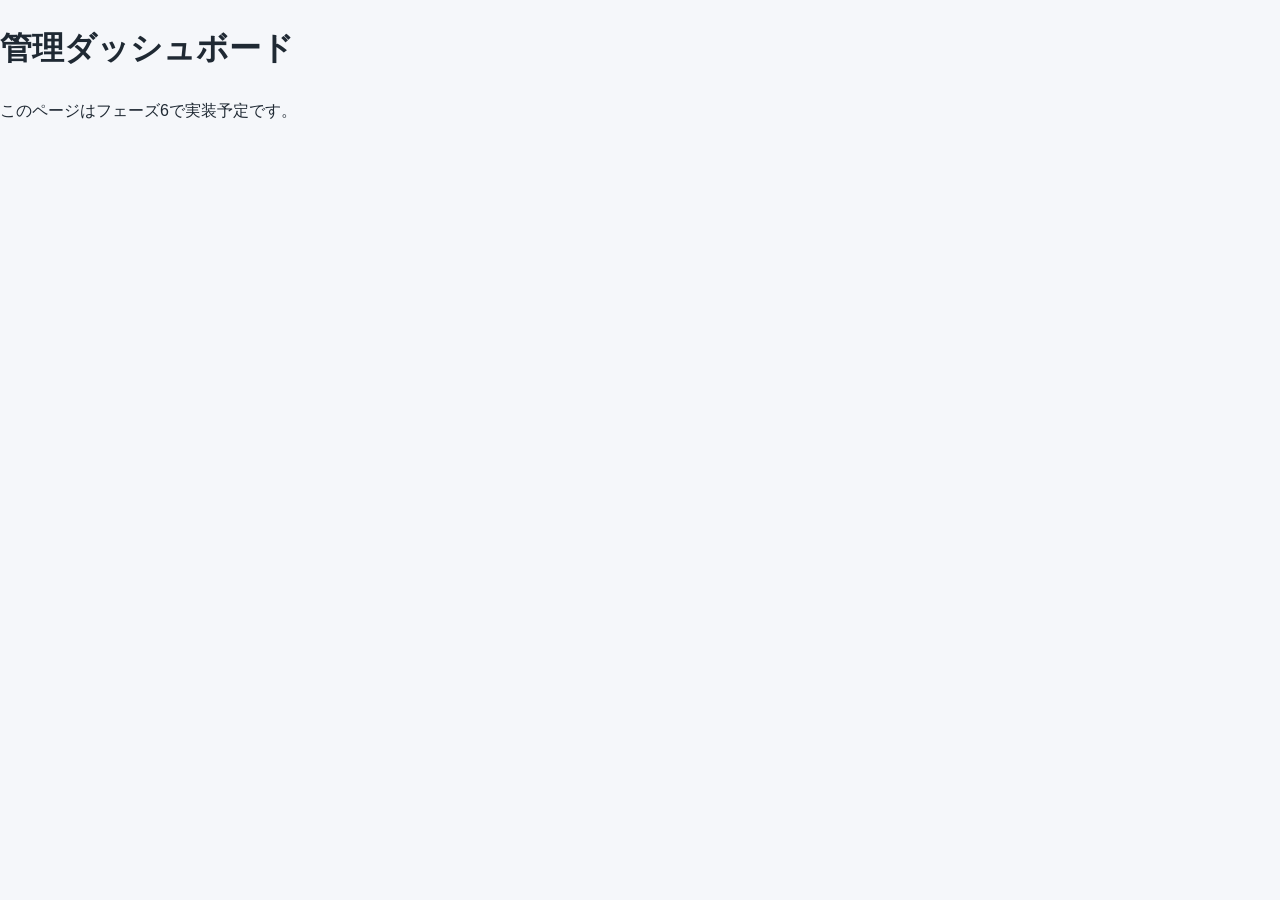
==== admin/index.html @ 976d3239 "Initial commit: DX event system (GAS backend, exhibitor/visitor forms, QR checkin)" ====
<!DOCTYPE html>
<html lang="ja">
<head>
  <meta charset="UTF-8" />
  <meta name="viewport" content="width=device-width, initial-scale=1.0" />
  <title>管理ダッシュボード | 県内企業DX推進統合イベント</title>
  <link rel="stylesheet" href="../assets/css/style.css" />
</head>
<body>
  <!-- TODO(フェーズ6): 指示書「5-5. 管理ダッシュボード」の内容を実装する -->
  <h1>管理ダッシュボード</h1>
  <p>このページはフェーズ6で実装予定です。</p>

  <script src="../assets/js/common.js"></script>
  <script src="../assets/js/api-client.js"></script>
</body>
</html>
---- assets/css/style.css ----
/*
 * 県内企業DX推進統合イベント運営システム - 共通スタイルシート
 * 全ページ共通のデザイン(ヘッダー・フォーム・ボタン・メッセージ表示等)をまとめる。
 * スマホ〜PCまで崩れないよう、レスポンシブ(可変幅・メディアクエリ)で組んでいる。
 */

:root {
  --color-primary: #0b5ed7;
  --color-primary-dark: #084298;
  --color-bg: #f5f7fa;
  --color-surface: #ffffff;
  --color-text: #1f2933;
  --color-text-muted: #5c6b7a;
  --color-border: #d8dee5;
  --color-success-bg: #e6f6ec;
  --color-success-text: #1e7e34;
  --color-success-border: #b7e4c7;
  --color-error-bg: #fdecea;
  --color-error-text: #c0392b;
  --color-error-border: #f5c6cb;
  --color-consent-bg: #fffaf0;
  --color-consent-border: #ffe0a3;
  --radius: 10px;
  --max-width: 760px;
  --font-base: "Hiragino Kaku Gothic ProN", "Hiragino Sans", "Yu Gothic",
    "Segoe UI", Meiryo, sans-serif;
}

* {
  box-sizing: border-box;
}

html {
  -webkit-text-size-adjust: 100%;
}

body {
  margin: 0;
  font-family: var(--font-base);
  background: var(--color-bg);
  color: var(--color-text);
  line-height: 1.7;
  font-size: 16px;
}

img {
  max-width: 100%;
  display: block;
}

/* ------------------------------------------------------------------ */
/* ヘッダー・共通レイアウト                                             */
/* ------------------------------------------------------------------ */

.site-header {
  background: var(--color-primary);
  color: #fff;
  padding: 0.9rem 1.25rem;
}

.site-header .back-link {
  color: #fff;
  text-decoration: none;
  font-weight: 700;
  font-size: 0.95rem;
  display: inline-flex;
  align-items: center;
  gap: 0.35rem;
}

.site-header .back-link:hover {
  text-decoration: underline;
}

.page-container {
  max-width: var(--max-width);
  margin: 0 auto;
  padding: 1.75rem 1rem 4rem;
}

.page-title {
  font-size: 1.6rem;
  margin: 0 0 0.5rem;
}

.page-lead {
  color: var(--color-text-muted);
  margin: 0 0 1.75rem;
}

/* ------------------------------------------------------------------ */
/* フォームカード                                                      */
/* ------------------------------------------------------------------ */

.form-card {
  background: var(--color-surface);
  border-radius: var(--radius);
  padding: 1.75rem;
  box-shadow: 0 1px 3px rgba(16, 24, 40, 0.08);
}

.form-section-title {
  font-size: 1.05rem;
  font-weight: 700;
  margin: 0 0 1rem;
  padding-bottom: 0.5rem;
  border-bottom: 2px solid var(--color-border);
}

.form-group {
  margin-bottom: 1.4rem;
}

.form-label {
  display: block;
  font-weight: 700;
  margin-bottom: 0.45rem;
}

.required-badge,
.optional-badge {
  display: inline-block;
  font-size: 0.7rem;
  font-weight: 700;
  padding: 0.12rem 0.45rem;
  border-radius: 4px;
  margin-left: 0.45rem;
  vertical-align: middle;
}

.required-badge {
  color: #fff;
  background: #e0432b;
}

.optional-badge {
  color: var(--color-text-muted);
  background: #eef1f4;
}

input[type="text"],
input[type="email"],
input[type="tel"],
input[type="number"],
select,
textarea {
  width: 100%;
  padding: 0.7rem 0.8rem;
  border: 1px solid var(--color-border);
  border-radius: 6px;
  font-size: 1rem;
  font-family: inherit;
  background: #fff;
  color: inherit;
}

input:focus,
select:focus,
textarea:focus {
  outline: none;
  border-color: var(--color-primary);
  box-shadow: 0 0 0 3px rgba(11, 94, 215, 0.15);
}

textarea {
  resize: vertical;
  min-height: 6rem;
}

.form-hint {
  font-size: 0.82rem;
  color: var(--color-text-muted);
  margin: 0.35rem 0 0;
}

/* チェックボックス・ラジオボタン群 */

.checkbox-group,
.radio-group {
  display: flex;
  flex-wrap: wrap;
  gap: 0.6rem 1.5rem;
}

.checkbox-item,
.radio-item {
  display: flex;
  align-items: center;
  gap: 0.45rem;
}

.checkbox-item input,
.radio-item input {
  width: auto;
  min-width: 1.1rem;
  min-height: 1.1rem;
}

.checkbox-item label,
.radio-item label {
  font-weight: 400;
}

/* 同意事項ボックス(個人情報取り扱い) */

.consent-box {
  background: var(--color-consent-bg);
  border: 1px solid var(--color-consent-border);
  border-radius: 8px;
  padding: 1.1rem 1.2rem;
  margin-bottom: 1.4rem;
}

.consent-box p {
  margin: 0 0 0.75rem;
  font-size: 0.92rem;
}

.consent-box .checkbox-item {
  margin-top: 0.9rem;
  font-weight: 700;
}

/* ボタン */

.btn {
  display: inline-block;
  padding: 0.9rem 2.2rem;
  font-size: 1.05rem;
  font-weight: 700;
  border: none;
  border-radius: 999px;
  cursor: pointer;
  background: var(--color-primary);
  color: #fff;
  transition: background 0.15s ease, transform 0.1s ease;
  text-align: center;
}

.btn:hover:not(:disabled) {
  background: var(--color-primary-dark);
}

.btn:disabled {
  opacity: 0.6;
  cursor: not-allowed;
}

.btn-block {
  display: block;
  width: 100%;
}

/* 送信結果メッセージ */

.form-message {
  padding: 0.95rem 1.1rem;
  border-radius: 8px;
  margin-bottom: 1.4rem;
  font-weight: 700;
}

.form-message--success {
  background: var(--color-success-bg);
  color: var(--color-success-text);
  border: 1px solid var(--color-success-border);
}

.form-message--error {
  background: var(--color-error-bg);
  color: var(--color-error-text);
  border: 1px solid var(--color-error-border);
}

/* 入力エラー表示 */

.field-error {
  color: var(--color-error-text);
  font-size: 0.82rem;
  margin: 0.35rem 0 0;
  display: none;
}

.field-error.is-visible {
  display: block;
}

.form-group.has-error input,
.form-group.has-error select,
.form-group.has-error textarea,
.consent-box.has-error {
  border-color: var(--color-error-text);
}

.consent-box.has-error {
  border-width: 1px;
  border-style: solid;
}

/* メールアドレスのドメイン打ち間違い警告(Mailcheck) */

.field-warning {
  display: flex;
  flex-wrap: wrap;
  align-items: center;
  gap: 0.4rem;
  font-size: 0.82rem;
  color: #8a5a00;
  background: #fff6e0;
  border: 1px solid #ffe0a3;
  border-radius: 6px;
  padding: 0.5rem 0.7rem;
  margin: 0.4rem 0 0;
}

.link-button {
  border: none;
  background: none;
  color: var(--color-primary);
  font-weight: 700;
  font-size: 0.82rem;
  text-decoration: underline;
  cursor: pointer;
  padding: 0;
}

.link-button:hover {
  color: var(--color-primary-dark);
}

/* ------------------------------------------------------------------ */
/* QRコード受付画面(checkin/index.html)                                */
/* タブレット・スマホでの操作を想定し、ボタン・文字を大きめにしている。      */
/* ------------------------------------------------------------------ */

.select-lg {
  font-size: 1.1rem;
  padding: 0.8rem 0.9rem;
}

.btn-lg {
  font-size: 1.25rem;
  padding: 1.1rem 1.5rem;
}

.checkin-section-title {
  font-size: 1.1rem;
  font-weight: 700;
  margin: 1.75rem 0 0.9rem;
}

.checkin-result {
  border-radius: var(--radius);
  padding: 1.5rem;
  text-align: center;
  font-size: 1.4rem;
  font-weight: 700;
  margin-bottom: 0.5rem;
  transition: background 0.15s ease;
}

.checkin-result--idle {
  background: #eef1f4;
  color: var(--color-text-muted);
  font-size: 1.05rem;
  font-weight: 400;
}

.checkin-result--success {
  background: var(--color-success-bg);
  color: var(--color-success-text);
  border: 2px solid var(--color-success-border);
}

.checkin-result--duplicate {
  background: #fff6e0;
  color: #8a5a00;
  border: 2px solid #ffe0a3;
}

.checkin-result--error {
  background: var(--color-error-bg);
  color: var(--color-error-text);
  border: 2px solid var(--color-error-border);
}

.checkin-result-sub {
  display: block;
  font-size: 1rem;
  font-weight: 400;
  margin-top: 0.5rem;
}

.qr-reader-box {
  width: 100%;
  max-width: 420px;
  margin: 0.75rem auto 0;
  border-radius: var(--radius);
  overflow: hidden;
  background: #000;
}

.qr-reader-box video,
.qr-reader-box canvas {
  width: 100% !important;
}

.camera-status {
  text-align: center;
  color: var(--color-text-muted);
  font-size: 0.95rem;
  margin: 0.6rem 0 0;
}

.manual-entry-box {
  border-top: 2px dashed var(--color-border);
  margin-top: 2rem;
  padding-top: 1.5rem;
}

/* ------------------------------------------------------------------ */
/* レスポンシブ対応                                                     */
/* ------------------------------------------------------------------ */

@media (max-width: 600px) {
  .page-container {
    padding: 1.25rem 0.85rem 3rem;
  }

  .form-card {
    padding: 1.25rem 1rem;
  }

  .page-title {
    font-size: 1.35rem;
  }

  .btn {
    width: 100%;
    padding: 0.95rem 1rem;
  }

  .checkbox-group,
  .radio-group {
    gap: 0.6rem 1rem;
  }

  .checkin-result {
    font-size: 1.15rem;
    padding: 1.1rem;
  }

  .btn-lg {
    font-size: 1.1rem;
    padding: 1rem 1.1rem;
  }
}

@media (min-width: 601px) {
  .form-row {
    display: flex;
    gap: 1.25rem;
  }

  .form-row .form-group {
    flex: 1;
  }
}
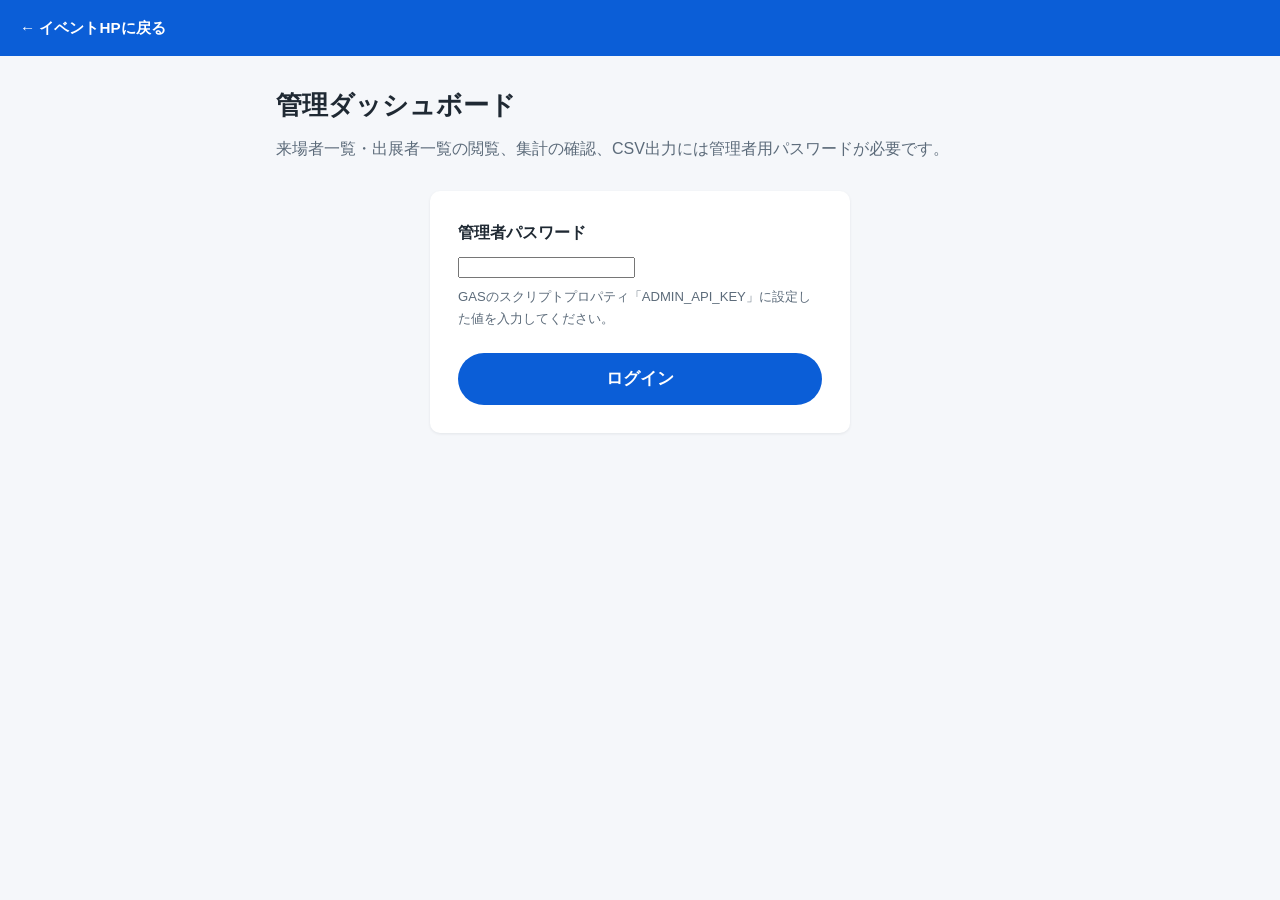
==== commit e005c007: "Implement admin dashboard (admin/index.html) and add robots.txt" ====
--- a/admin/index.html
+++ b/admin/index.html
@@ -7,11 +7,657 @@
   <link rel="stylesheet" href="../assets/css/style.css" />
 </head>
 <body>
-  <!-- TODO(フェーズ6): 指示書「5-5. 管理ダッシュボード」の内容を実装する -->
-  <h1>管理ダッシュボード</h1>
-  <p>このページはフェーズ6で実装予定です。</p>
+  <header class="site-header">
+    <a class="back-link" href="../index.html">← イベントHPに戻る</a>
+  </header>
+
+  <!-- ログイン画面 -->
+  <main class="page-container" id="loginView">
+    <h1 class="page-title">管理ダッシュボード</h1>
+    <p class="page-lead">
+      来場者一覧・出展者一覧の閲覧、集計の確認、CSV出力には管理者用パスワードが必要です。
+    </p>
+
+    <div class="login-card-wrapper">
+      <div id="loginMessage" class="form-message" role="alert" hidden></div>
+
+      <form id="loginForm" class="form-card" novalidate>
+        <div class="form-group">
+          <label class="form-label" for="apiKeyInput">管理者パスワード</label>
+          <input type="password" id="apiKeyInput" name="apiKey" autocomplete="off" required />
+          <p class="form-hint">GASのスクリプトプロパティ「ADMIN_API_KEY」に設定した値を入力してください。</p>
+        </div>
+        <button type="submit" class="btn btn-block" id="loginSubmitBtn">ログイン</button>
+      </form>
+    </div>
+  </main>
+
+  <!-- ダッシュボード本体(ログイン後に表示) -->
+  <main class="admin-container" id="dashboardView" hidden>
+    <div class="admin-topbar">
+      <h1 class="page-title">管理ダッシュボード</h1>
+      <div class="admin-topbar-actions">
+        <button type="button" class="btn btn-outline btn-sm" id="refreshBtn">再読み込み</button>
+        <button type="button" class="btn btn-outline btn-sm" id="logoutBtn">ログアウト</button>
+      </div>
+    </div>
+
+    <div id="dashboardMessage" class="form-message" role="alert" hidden></div>
+
+    <section class="admin-section">
+      <div class="admin-section-header">
+        <h2 class="section-title-sm">集計</h2>
+      </div>
+      <div class="stat-grid" id="statGrid"></div>
+      <p class="stat-generated-at" id="statGeneratedAt"></p>
+    </section>
+
+    <section class="admin-section">
+      <div class="admin-section-header">
+        <h2 class="section-title-sm">来場者一覧</h2>
+        <button type="button" class="btn btn-sm" id="exportVisitorsBtn">来場者CSVを出力</button>
+      </div>
+
+      <div class="toolbar">
+        <input
+          type="text"
+          id="visitorSearch"
+          class="toolbar-search"
+          placeholder="氏名・会社名・メールアドレス・QRトークン等で検索"
+        />
+        <select id="visitorStatusFilter" class="toolbar-select">
+          <option value="all">チェックイン状態: すべて</option>
+          <option value="未">未チェックイン</option>
+          <option value="済">チェックイン済み</option>
+        </select>
+        <span class="toolbar-count" id="visitorCount"></span>
+        <p class="toolbar-hint">
+          見出しをクリックするとその項目でソートできます。CSV出力は検索・絞り込みに関わらず全件が対象です。
+        </p>
+      </div>
+
+      <div class="data-table-wrapper">
+        <table class="data-table" id="visitorsTable">
+          <thead>
+            <tr></tr>
+          </thead>
+          <tbody id="visitorsTableBody"></tbody>
+        </table>
+      </div>
+    </section>
+
+    <section class="admin-section">
+      <div class="admin-section-header">
+        <h2 class="section-title-sm">出展者一覧</h2>
+        <button type="button" class="btn btn-sm" id="exportExhibitorsBtn">出展者CSVを出力</button>
+      </div>
+
+      <div class="toolbar">
+        <input
+          type="text"
+          id="exhibitorSearch"
+          class="toolbar-search"
+          placeholder="会社名・担当者名・メールアドレス等で検索"
+        />
+        <select id="exhibitorStatusFilter" class="toolbar-select">
+          <option value="all">ステータス: すべて</option>
+          <option value="申請中">申請中</option>
+          <option value="選定済">選定済</option>
+          <option value="不選定">不選定</option>
+        </select>
+        <span class="toolbar-count" id="exhibitorCount"></span>
+      </div>
+
+      <div class="data-table-wrapper">
+        <table class="data-table" id="exhibitorsTable">
+          <thead>
+            <tr></tr>
+          </thead>
+          <tbody id="exhibitorsTableBody"></tbody>
+        </table>
+      </div>
+    </section>
+  </main>
 
   <script src="../assets/js/common.js"></script>
   <script src="../assets/js/api-client.js"></script>
+  <script>
+    (function () {
+      const SESSION_KEY = 'dxAdminApiKey';
+
+      const loginView = document.getElementById('loginView');
+      const dashboardView = document.getElementById('dashboardView');
+      const loginForm = document.getElementById('loginForm');
+      const apiKeyInput = document.getElementById('apiKeyInput');
+      const loginSubmitBtn = document.getElementById('loginSubmitBtn');
+      const loginMessage = document.getElementById('loginMessage');
+      const dashboardMessage = document.getElementById('dashboardMessage');
+
+      const refreshBtn = document.getElementById('refreshBtn');
+      const logoutBtn = document.getElementById('logoutBtn');
+
+      const statGrid = document.getElementById('statGrid');
+      const statGeneratedAt = document.getElementById('statGeneratedAt');
+
+      const visitorSearchInput = document.getElementById('visitorSearch');
+      const visitorStatusFilterSelect = document.getElementById('visitorStatusFilter');
+      const visitorCountEl = document.getElementById('visitorCount');
+      const visitorsTable = document.getElementById('visitorsTable');
+      const visitorsTableBody = document.getElementById('visitorsTableBody');
+      const exportVisitorsBtn = document.getElementById('exportVisitorsBtn');
+
+      const exhibitorSearchInput = document.getElementById('exhibitorSearch');
+      const exhibitorStatusFilterSelect = document.getElementById('exhibitorStatusFilter');
+      const exhibitorCountEl = document.getElementById('exhibitorCount');
+      const exhibitorsTable = document.getElementById('exhibitorsTable');
+      const exhibitorsTableBody = document.getElementById('exhibitorsTableBody');
+      const exportExhibitorsBtn = document.getElementById('exportExhibitorsBtn');
+
+      const state = {
+        apiKey: null,
+        visitors: [],
+        exhibitors: [],
+        visitorSearch: '',
+        visitorStatusFilter: 'all',
+        visitorSort: { key: '申込日時', dir: 'desc' },
+        exhibitorSearch: '',
+        exhibitorStatusFilter: 'all',
+        exhibitorSort: { key: '申込日時', dir: 'desc' }
+      };
+
+      // ----------------------------------------------------------------
+      // 列定義(表示用)。CSV出力はgas/Code.gsのシート見出しと完全一致させる。
+      // ----------------------------------------------------------------
+
+      function renderCheckinStatusBadge(row) {
+        const span = document.createElement('span');
+        const isDone = row['チェックイン状態'] === '済';
+        span.className = 'status-badge ' + (isDone ? 'status-badge--approved' : 'status-badge--pending');
+        span.textContent = row['チェックイン状態'] || '未';
+        return span;
+      }
+
+      function renderExhibitorStatusBadge(row) {
+        const span = document.createElement('span');
+        const status = row['ステータス'] || '';
+        const cls =
+          status === '選定済' ? 'status-badge--approved' : status === '不選定' ? 'status-badge--rejected' : 'status-badge--pending';
+        span.className = 'status-badge ' + cls;
+        span.textContent = status || '未設定';
+        return span;
+      }
+
+      const VISITOR_COLUMNS = [
+        { key: '申込日時', label: '申込日時' },
+        { key: '氏名', label: '氏名' },
+        { key: '会社名', label: '会社名' },
+        { key: '部署役職', label: '部署役職' },
+        { key: 'メールアドレス', label: 'メールアドレス' },
+        { key: '電話番号', label: '電話番号' },
+        { key: '業種', label: '業種' },
+        { key: '関心カテゴリ', label: '関心カテゴリ' },
+        { key: '同伴者数', label: '同伴者数' },
+        { key: 'チェックイン状態', label: 'チェックイン状態', render: renderCheckinStatusBadge },
+        { key: 'チェックイン日時', label: 'チェックイン日時' },
+        { key: '受付場所', label: '受付場所' }
+      ];
+
+      const EXHIBITOR_COLUMNS = [
+        { key: '申込日時', label: '申込日時' },
+        { key: '会社名', label: '会社名' },
+        { key: '担当者名', label: '担当者名' },
+        { key: 'メールアドレス', label: 'メールアドレス' },
+        { key: '電話番号', label: '電話番号' },
+        { key: '希望カテゴリ', label: '希望カテゴリ' },
+        { key: '展示内容概要', label: '展示内容概要' },
+        { key: '電源要否', label: '電源要否' },
+        { key: '搬入出希望時間', label: '搬入出希望時間' },
+        { key: 'ステータス', label: 'ステータス', render: renderExhibitorStatusBadge },
+        { key: '備考', label: '備考' }
+      ];
+
+      // CSV出力はgas/Code.gsの見出し(EXHIBITOR_HEADERS/VISITOR_HEADERS)と完全一致させ、
+      // 既存の差分抽出運用とそのまま組み合わせられるようにする(末尾に出力日時列のみ追加)。
+      const VISITOR_CSV_HEADERS = [
+        'ID', 'QRトークン', '申込日時', '氏名', '会社名', '部署役職', 'メールアドレス',
+        '電話番号', '業種', '関心カテゴリ', '同伴者数', 'チェックイン状態',
+        'チェックイン日時', '受付場所'
+      ];
+      const EXHIBITOR_CSV_HEADERS = [
+        'ID', '申込日時', '会社名', '担当者名', 'メールアドレス', '電話番号',
+        '希望カテゴリ', '展示内容概要', '電源要否', '搬入出希望時間', 'ステータス', '備考'
+      ];
+
+      // ----------------------------------------------------------------
+      // ログイン処理
+      // ----------------------------------------------------------------
+
+      function showDashboard() {
+        loginView.hidden = true;
+        dashboardView.hidden = false;
+      }
+
+      function showLogin(message) {
+        dashboardView.hidden = true;
+        loginView.hidden = false;
+        sessionStorage.removeItem(SESSION_KEY);
+        state.apiKey = null;
+        if (message) {
+          CommonUtils.showMessage(loginMessage, 'error', message);
+        }
+      }
+
+      async function tryLogin(apiKey, options) {
+        const silent = options && options.silent;
+        if (!silent) {
+          CommonUtils.clearMessage(loginMessage);
+          CommonUtils.setLoading(loginSubmitBtn, true, 'ログイン中...', 'ログイン');
+        }
+
+        try {
+          const result = await callGasApiGet('getStats', { apiKey: apiKey });
+          if (result && result.success) {
+            state.apiKey = apiKey;
+            sessionStorage.setItem(SESSION_KEY, apiKey);
+            showDashboard();
+            await loadAllData();
+            return true;
+          }
+
+          if (!silent) {
+            CommonUtils.showMessage(
+              loginMessage,
+              'error',
+              (result && result.message) || 'パスワードが正しくありません。'
+            );
+          }
+          return false;
+        } catch (err) {
+          if (!silent) {
+            CommonUtils.showMessage(loginMessage, 'error', '通信エラーが発生しました。ネットワーク環境をご確認ください。');
+          }
+          return false;
+        } finally {
+          if (!silent) {
+            CommonUtils.setLoading(loginSubmitBtn, false, 'ログイン中...', 'ログイン');
+          }
+        }
+      }
+
+      loginForm.addEventListener('submit', function (event) {
+        event.preventDefault();
+        const apiKey = apiKeyInput.value.trim();
+        if (!apiKey) {
+          CommonUtils.showMessage(loginMessage, 'error', '管理者パスワードを入力してください。');
+          return;
+        }
+        tryLogin(apiKey);
+      });
+
+      logoutBtn.addEventListener('click', function () {
+        apiKeyInput.value = '';
+        showLogin();
+      });
+
+      // ----------------------------------------------------------------
+      // データ取得
+      // ----------------------------------------------------------------
+
+      async function loadAllData() {
+        CommonUtils.clearMessage(dashboardMessage);
+        CommonUtils.setLoading(refreshBtn, true, '読み込み中...', '再読み込み');
+
+        try {
+          const [statsResult, visitorsResult, exhibitorsResult] = await Promise.all([
+            callGasApiGet('getStats', { apiKey: state.apiKey }),
+            callGasApiGet('getVisitors', { apiKey: state.apiKey }),
+            callGasApiGet('getExhibitors', { apiKey: state.apiKey })
+          ]);
+
+          const results = [statsResult, visitorsResult, exhibitorsResult];
+          const unauthorized = results.some(function (r) { return r && r.error === 'unauthorized'; });
+          if (unauthorized) {
+            showLogin('認証の有効期限が切れました。もう一度パスワードを入力してください。');
+            return;
+          }
+
+          const failed = results.find(function (r) { return !r || !r.success; });
+          if (failed) {
+            CommonUtils.showMessage(dashboardMessage, 'error', failed.message || 'データの取得に失敗しました。');
+            return;
+          }
+
+          renderStats(statsResult);
+          state.visitors = visitorsResult.visitors || [];
+          state.exhibitors = exhibitorsResult.exhibitors || [];
+          renderVisitorsTable();
+          renderExhibitorsTable();
+        } catch (err) {
+          CommonUtils.showMessage(
+            dashboardMessage,
+            'error',
+            '通信エラーが発生しました。ネットワーク環境をご確認のうえ、再読み込みをお試しください。'
+          );
+        } finally {
+          CommonUtils.setLoading(refreshBtn, false, '読み込み中...', '再読み込み');
+        }
+      }
+
+      refreshBtn.addEventListener('click', function () {
+        loadAllData();
+      });
+
+      // ----------------------------------------------------------------
+      // 集計表示
+      // ----------------------------------------------------------------
+
+      function renderStats(statsResult) {
+        const stats = statsResult || {};
+        const visitors = stats.visitors || { total: 0, checkedIn: 0, checkinRate: 0 };
+        const exhibitors = stats.exhibitors || { total: 0, byStatus: {} };
+
+        statGrid.innerHTML = '';
+
+        const cards = [
+          { value: visitors.total, label: '来場者 申込者数' },
+          { value: visitors.checkedIn, label: 'チェックイン済み人数' },
+          { value: visitors.checkinRate + '%', label: 'チェックイン率' },
+          { value: exhibitors.total, label: '出展 申込者数' }
+        ];
+
+        cards.forEach(function (item) {
+          const card = document.createElement('div');
+          card.className = 'stat-card';
+
+          const value = document.createElement('div');
+          value.className = 'stat-card-value';
+          value.textContent = item.value;
+
+          const label = document.createElement('div');
+          label.className = 'stat-card-label';
+          label.textContent = item.label;
+
+          card.appendChild(value);
+          card.appendChild(label);
+          statGrid.appendChild(card);
+        });
+
+        const byStatus = exhibitors.byStatus || {};
+        const statusText = Object.keys(byStatus)
+          .map(function (key) { return key + ': ' + byStatus[key]; })
+          .join(' / ');
+
+        const statusCard = document.createElement('div');
+        statusCard.className = 'stat-card';
+
+        const statusValue = document.createElement('div');
+        statusValue.className = 'stat-card-value';
+        statusValue.style.fontSize = '1rem';
+        statusValue.textContent = statusText || '-';
+
+        const statusLabel = document.createElement('div');
+        statusLabel.className = 'stat-card-label';
+        statusLabel.textContent = '出展 ステータス内訳';
+
+        statusCard.appendChild(statusValue);
+        statusCard.appendChild(statusLabel);
+        statGrid.appendChild(statusCard);
+
+        statGeneratedAt.textContent = '集計日時: ' + (stats.generatedAt || '-');
+      }
+
+      // ----------------------------------------------------------------
+      // 検索・フィルタ・ソート共通処理
+      // ----------------------------------------------------------------
+
+      function matchesSearch(row, searchTerm) {
+        if (searchTerm === '') return true;
+        return Object.keys(row).some(function (key) {
+          return String(row[key] === undefined || row[key] === null ? '' : row[key])
+            .toLowerCase()
+            .includes(searchTerm);
+        });
+      }
+
+      function compareValues(a, b) {
+        const aNum = a === '' || a === null || a === undefined ? NaN : Number(a);
+        const bNum = b === '' || b === null || b === undefined ? NaN : Number(b);
+        if (!Number.isNaN(aNum) && !Number.isNaN(bNum)) {
+          return aNum - bNum;
+        }
+        return String(a || '').localeCompare(String(b || ''), 'ja');
+      }
+
+      function sortRows(rows, sortState) {
+        const sorted = rows.slice().sort(function (rowA, rowB) {
+          const cmp = compareValues(rowA[sortState.key], rowB[sortState.key]);
+          return sortState.dir === 'asc' ? cmp : -cmp;
+        });
+        return sorted;
+      }
+
+      function renderTable(tableEl, tbodyEl, columns, rows) {
+        const theadRow = tableEl.querySelector('thead tr');
+        theadRow.innerHTML = '';
+
+        columns.forEach(function (col) {
+          const th = document.createElement('th');
+          th.appendChild(col.headerEl);
+          theadRow.appendChild(th);
+        });
+
+        tbodyEl.innerHTML = '';
+
+        if (rows.length === 0) {
+          const tr = document.createElement('tr');
+          tr.className = 'empty-row';
+          const td = document.createElement('td');
+          td.colSpan = columns.length;
+          td.textContent = '該当するデータがありません。';
+          tr.appendChild(td);
+          tbodyEl.appendChild(tr);
+          return;
+        }
+
+        rows.forEach(function (row) {
+          const tr = document.createElement('tr');
+          columns.forEach(function (col) {
+            const td = document.createElement('td');
+            if (col.render) {
+              td.appendChild(col.render(row));
+            } else {
+              const value = row[col.key];
+              td.textContent = value === undefined || value === null ? '' : String(value);
+            }
+            tr.appendChild(td);
+          });
+          tbodyEl.appendChild(tr);
+        });
+      }
+
+      function buildSortableHeader(col, sortState, onSortChange) {
+        const btn = document.createElement('button');
+        btn.type = 'button';
+        btn.className = 'sort-btn';
+        const arrow = sortState.key === col.key ? (sortState.dir === 'asc' ? ' ▲' : ' ▼') : '';
+        btn.textContent = col.label + arrow;
+        btn.addEventListener('click', function () {
+          onSortChange(col.key);
+        });
+        return btn;
+      }
+
+      // ----------------------------------------------------------------
+      // 来場者一覧
+      // ----------------------------------------------------------------
+
+      function getFilteredVisitors() {
+        const searchTerm = state.visitorSearch.trim().toLowerCase();
+        const statusFilter = state.visitorStatusFilter;
+
+        const rows = state.visitors.filter(function (row) {
+          if (statusFilter !== 'all' && row['チェックイン状態'] !== statusFilter) return false;
+          return matchesSearch(row, searchTerm);
+        });
+
+        return sortRows(rows, state.visitorSort);
+      }
+
+      function handleVisitorSortChange(key) {
+        if (state.visitorSort.key === key) {
+          state.visitorSort.dir = state.visitorSort.dir === 'asc' ? 'desc' : 'asc';
+        } else {
+          state.visitorSort = { key: key, dir: 'asc' };
+        }
+        renderVisitorsTable();
+      }
+
+      function renderVisitorsTable() {
+        const columns = VISITOR_COLUMNS.map(function (col) {
+          return Object.assign({}, col, {
+            headerEl: buildSortableHeader(col, state.visitorSort, handleVisitorSortChange)
+          });
+        });
+        const rows = getFilteredVisitors();
+        renderTable(visitorsTable, visitorsTableBody, columns, rows);
+        visitorCountEl.textContent = rows.length + ' 件 / 全 ' + state.visitors.length + ' 件';
+      }
+
+      visitorSearchInput.addEventListener('input', function () {
+        state.visitorSearch = visitorSearchInput.value;
+        renderVisitorsTable();
+      });
+
+      visitorStatusFilterSelect.addEventListener('change', function () {
+        state.visitorStatusFilter = visitorStatusFilterSelect.value;
+        renderVisitorsTable();
+      });
+
+      // ----------------------------------------------------------------
+      // 出展者一覧
+      // ----------------------------------------------------------------
+
+      function getFilteredExhibitors() {
+        const searchTerm = state.exhibitorSearch.trim().toLowerCase();
+        const statusFilter = state.exhibitorStatusFilter;
+
+        const rows = state.exhibitors.filter(function (row) {
+          if (statusFilter !== 'all' && row['ステータス'] !== statusFilter) return false;
+          return matchesSearch(row, searchTerm);
+        });
+
+        return sortRows(rows, state.exhibitorSort);
+      }
+
+      function handleExhibitorSortChange(key) {
+        if (state.exhibitorSort.key === key) {
+          state.exhibitorSort.dir = state.exhibitorSort.dir === 'asc' ? 'desc' : 'asc';
+        } else {
+          state.exhibitorSort = { key: key, dir: 'asc' };
+        }
+        renderExhibitorsTable();
+      }
+
+      function renderExhibitorsTable() {
+        const columns = EXHIBITOR_COLUMNS.map(function (col) {
+          return Object.assign({}, col, {
+            headerEl: buildSortableHeader(col, state.exhibitorSort, handleExhibitorSortChange)
+          });
+        });
+        const rows = getFilteredExhibitors();
+        renderTable(exhibitorsTable, exhibitorsTableBody, columns, rows);
+        exhibitorCountEl.textContent = rows.length + ' 件 / 全 ' + state.exhibitors.length + ' 件';
+      }
+
+      exhibitorSearchInput.addEventListener('input', function () {
+        state.exhibitorSearch = exhibitorSearchInput.value;
+        renderExhibitorsTable();
+      });
+
+      exhibitorStatusFilterSelect.addEventListener('change', function () {
+        state.exhibitorStatusFilter = exhibitorStatusFilterSelect.value;
+        renderExhibitorsTable();
+      });
+
+      // ----------------------------------------------------------------
+      // CSV出力(既存の差分抽出運用と組み合わせられるよう、シートと同じ列構成
+      // に「CSV出力日時」列を追加した形式で出力する。ファイル名にも出力日時を含める)
+      // ----------------------------------------------------------------
+
+      function toCsvValue(value) {
+        const str = value === undefined || value === null ? '' : String(value);
+        if (/[",\n\r]/.test(str)) {
+          return '"' + str.replace(/"/g, '""') + '"';
+        }
+        return str;
+      }
+
+      function buildCsv(headers, rows, timestamp) {
+        const allHeaders = headers.concat(['CSV出力日時']);
+        const lines = [allHeaders.map(toCsvValue).join(',')];
+        rows.forEach(function (row) {
+          const line = headers.map(function (h) { return toCsvValue(row[h]); });
+          line.push(toCsvValue(timestamp));
+          lines.push(line.join(','));
+        });
+        return lines.join('\r\n');
+      }
+
+      function downloadCsv(filename, csvContent) {
+        const bom = '﻿'; // Excelでの文字化けを防ぐためUTF-8 BOMを付与
+        const blob = new Blob([bom + csvContent], { type: 'text/csv;charset=utf-8;' });
+        const url = URL.createObjectURL(blob);
+        const link = document.createElement('a');
+        link.href = url;
+        link.download = filename;
+        document.body.appendChild(link);
+        link.click();
+        document.body.removeChild(link);
+        URL.revokeObjectURL(url);
+      }
+
+      /** サーバー側(gas/Code.gs の nowString_)と同じ書式・タイムゾーン(JST固定)で出力日時を作る。 */
+      function formatJstTimestamp(date) {
+        const jstMs = date.getTime() + date.getTimezoneOffset() * 60000 + 9 * 60 * 60000;
+        const jst = new Date(jstMs);
+        const pad = function (n) { return String(n).padStart(2, '0'); };
+        return (
+          jst.getFullYear() + '-' + pad(jst.getMonth() + 1) + '-' + pad(jst.getDate()) +
+          ' ' + pad(jst.getHours()) + ':' + pad(jst.getMinutes()) + ':' + pad(jst.getSeconds())
+        );
+      }
+
+      function formatTimestampForFilename(timestamp) {
+        return timestamp.replace(/[-:]/g, '').replace(' ', '_');
+      }
+
+      exportVisitorsBtn.addEventListener('click', function () {
+        const timestamp = formatJstTimestamp(new Date());
+        const csv = buildCsv(VISITOR_CSV_HEADERS, state.visitors, timestamp);
+        downloadCsv('visitors_' + formatTimestampForFilename(timestamp) + '.csv', csv);
+      });
+
+      exportExhibitorsBtn.addEventListener('click', function () {
+        const timestamp = formatJstTimestamp(new Date());
+        const csv = buildCsv(EXHIBITOR_CSV_HEADERS, state.exhibitors, timestamp);
+        downloadCsv('exhibitors_' + formatTimestampForFilename(timestamp) + '.csv', csv);
+      });
+
+      // ----------------------------------------------------------------
+      // 初期化: セッションに保存されたパスワードがあれば自動ログインを試みる
+      // ----------------------------------------------------------------
+
+      (function init() {
+        const savedApiKey = sessionStorage.getItem(SESSION_KEY);
+        if (savedApiKey) {
+          tryLogin(savedApiKey, { silent: true }).then(function (success) {
+            if (!success) {
+              showLogin();
+            }
+          });
+        }
+      })();
+    })();
+  </script>
 </body>
 </html>
--- a/assets/css/style.css
+++ b/assets/css/style.css
@@ -32,6 +32,7 @@
 
 html {
   -webkit-text-size-adjust: 100%;
+  scroll-behavior: smooth;
 }
 
 body {
@@ -419,6 +420,499 @@
 }
 
 /* ------------------------------------------------------------------ */
+/* イベントHP(index.html)                                              */
+/* ------------------------------------------------------------------ */
+
+.site-nav {
+  display: flex;
+  align-items: center;
+  justify-content: space-between;
+  gap: 1rem;
+  max-width: 960px;
+  margin: 0 auto;
+}
+
+.site-nav .brand {
+  color: #fff;
+  font-weight: 700;
+  text-decoration: none;
+  font-size: 1rem;
+  white-space: nowrap;
+}
+
+.site-nav .nav-links {
+  display: flex;
+  gap: 1.25rem;
+  list-style: none;
+  margin: 0;
+  padding: 0;
+  overflow-x: auto;
+  -webkit-overflow-scrolling: touch;
+}
+
+.site-nav .nav-links a {
+  color: #fff;
+  text-decoration: none;
+  font-size: 0.9rem;
+  white-space: nowrap;
+  opacity: 0.9;
+}
+
+.site-nav .nav-links a:hover {
+  opacity: 1;
+  text-decoration: underline;
+}
+
+.hero {
+  background: linear-gradient(135deg, var(--color-primary) 0%, var(--color-primary-dark) 100%);
+  color: #fff;
+  padding: 3.5rem 1rem;
+  text-align: center;
+}
+
+.hero-eyebrow {
+  font-size: 0.9rem;
+  font-weight: 700;
+  letter-spacing: 0.05em;
+  opacity: 0.85;
+  margin: 0 0 0.75rem;
+}
+
+.hero-title {
+  font-size: 2rem;
+  font-weight: 800;
+  margin: 0 0 1.5rem;
+  line-height: 1.5;
+}
+
+.hero-meta {
+  display: flex;
+  flex-wrap: wrap;
+  justify-content: center;
+  gap: 0.75rem 1rem;
+  font-size: 1.05rem;
+  font-weight: 700;
+  margin: 0 0 2rem;
+}
+
+.hero-meta-item {
+  background: rgba(255, 255, 255, 0.15);
+  padding: 0.5rem 1.1rem;
+  border-radius: 999px;
+}
+
+.hero-cta {
+  display: flex;
+  flex-wrap: wrap;
+  justify-content: center;
+  gap: 1rem;
+}
+
+.btn-light {
+  background: #fff;
+  color: var(--color-primary-dark);
+}
+
+.btn-light:hover:not(:disabled) {
+  background: #eef1f4;
+}
+
+.btn-outline-light {
+  background: transparent;
+  color: #fff;
+  border: 2px solid #fff;
+  padding: calc(0.9rem - 2px) calc(2.2rem - 2px);
+}
+
+.btn-outline-light:hover:not(:disabled) {
+  background: rgba(255, 255, 255, 0.15);
+}
+
+.home-section {
+  max-width: 960px;
+  margin: 0 auto;
+  padding: 3rem 1rem;
+}
+
+.home-section + .home-section {
+  border-top: 1px solid var(--color-border);
+}
+
+.section-eyebrow {
+  color: var(--color-primary);
+  font-weight: 700;
+  font-size: 0.85rem;
+  letter-spacing: 0.05em;
+  margin: 0 0 0.5rem;
+}
+
+.section-title {
+  font-size: 1.5rem;
+  margin: 0 0 1rem;
+}
+
+.section-lead {
+  color: var(--color-text-muted);
+  margin: 0 0 1.75rem;
+}
+
+.info-table {
+  width: 100%;
+  border-collapse: collapse;
+  background: var(--color-surface);
+  border-radius: var(--radius);
+  overflow: hidden;
+  box-shadow: 0 1px 3px rgba(16, 24, 40, 0.08);
+}
+
+.info-table th,
+.info-table td {
+  text-align: left;
+  padding: 1rem 1.25rem;
+  border-bottom: 1px solid var(--color-border);
+  vertical-align: top;
+}
+
+.info-table tr:last-child th,
+.info-table tr:last-child td {
+  border-bottom: none;
+}
+
+.info-table th {
+  width: 8.5rem;
+  color: var(--color-text-muted);
+  font-weight: 700;
+  white-space: nowrap;
+}
+
+.zone-grid {
+  display: grid;
+  grid-template-columns: repeat(3, 1fr);
+  gap: 1.25rem;
+}
+
+.zone-card {
+  background: var(--color-surface);
+  border-radius: var(--radius);
+  padding: 1.5rem;
+  box-shadow: 0 1px 3px rgba(16, 24, 40, 0.08);
+}
+
+.zone-card-count {
+  display: inline-block;
+  background: #eef1f4;
+  color: var(--color-primary-dark);
+  font-weight: 700;
+  font-size: 0.8rem;
+  padding: 0.2rem 0.6rem;
+  border-radius: 999px;
+  margin-bottom: 0.75rem;
+}
+
+.zone-card h3 {
+  margin: 0 0 0.5rem;
+  font-size: 1.05rem;
+}
+
+.zone-card p {
+  margin: 0;
+  color: var(--color-text-muted);
+  font-size: 0.92rem;
+}
+
+.award-card {
+  display: flex;
+  gap: 1.5rem;
+  align-items: flex-start;
+  background: var(--color-consent-bg);
+  border: 1px solid var(--color-consent-border);
+  border-radius: var(--radius);
+  padding: 1.75rem;
+}
+
+.award-card-icon {
+  font-size: 2.5rem;
+  line-height: 1;
+}
+
+.award-card h3 {
+  margin: 0 0 0.5rem;
+}
+
+.award-card p {
+  margin: 0;
+  color: var(--color-text);
+}
+
+.cta-grid {
+  display: grid;
+  grid-template-columns: 1fr 1fr;
+  gap: 1.5rem;
+}
+
+.cta-card {
+  background: var(--color-surface);
+  border-radius: var(--radius);
+  padding: 2rem 1.75rem;
+  text-align: center;
+  box-shadow: 0 1px 3px rgba(16, 24, 40, 0.08);
+  display: flex;
+  flex-direction: column;
+  gap: 1rem;
+}
+
+.cta-card h3 {
+  margin: 0;
+  font-size: 1.2rem;
+}
+
+.cta-card p {
+  margin: 0;
+  color: var(--color-text-muted);
+  flex-grow: 1;
+}
+
+.site-footer {
+  background: #1f2933;
+  color: rgba(255, 255, 255, 0.75);
+  text-align: center;
+  padding: 2rem 1rem;
+  font-size: 0.85rem;
+}
+
+.site-footer p {
+  margin: 0.25rem 0;
+}
+
+/* ------------------------------------------------------------------ */
+/* 管理ダッシュボード(admin/index.html)                                  */
+/* ------------------------------------------------------------------ */
+
+.admin-container {
+  max-width: 1280px;
+  margin: 0 auto;
+  padding: 1.75rem 1rem 4rem;
+}
+
+.login-card-wrapper {
+  max-width: 420px;
+  margin: 0 auto;
+}
+
+.admin-topbar {
+  display: flex;
+  align-items: center;
+  justify-content: space-between;
+  flex-wrap: wrap;
+  gap: 1rem;
+  margin-bottom: 1.5rem;
+}
+
+.admin-topbar .page-title {
+  margin: 0;
+}
+
+.admin-topbar-actions {
+  display: flex;
+  gap: 0.75rem;
+  flex-wrap: wrap;
+}
+
+.btn-outline {
+  background: transparent;
+  color: var(--color-primary);
+  border: 2px solid var(--color-primary);
+  padding: calc(0.9rem - 2px) calc(2.2rem - 2px);
+}
+
+.btn-outline:hover:not(:disabled) {
+  background: #eef1f4;
+}
+
+.btn-sm {
+  padding: 0.55rem 1.2rem;
+  font-size: 0.9rem;
+}
+
+.admin-section {
+  background: var(--color-surface);
+  border-radius: var(--radius);
+  padding: 1.75rem;
+  box-shadow: 0 1px 3px rgba(16, 24, 40, 0.08);
+  margin-bottom: 2rem;
+}
+
+.admin-section-header {
+  display: flex;
+  align-items: center;
+  justify-content: space-between;
+  flex-wrap: wrap;
+  gap: 0.75rem;
+  margin-bottom: 1.25rem;
+}
+
+.section-title-sm {
+  font-size: 1.15rem;
+  margin: 0;
+}
+
+.stat-grid {
+  display: grid;
+  grid-template-columns: repeat(auto-fit, minmax(160px, 1fr));
+  gap: 1rem;
+}
+
+.stat-card {
+  background: var(--color-bg);
+  border-radius: var(--radius);
+  padding: 1.25rem;
+  text-align: center;
+}
+
+.stat-card-value {
+  font-size: 1.9rem;
+  font-weight: 800;
+  color: var(--color-primary-dark);
+  line-height: 1.3;
+}
+
+.stat-card-label {
+  font-size: 0.85rem;
+  color: var(--color-text-muted);
+  margin-top: 0.35rem;
+}
+
+.stat-generated-at {
+  text-align: right;
+  font-size: 0.8rem;
+  color: var(--color-text-muted);
+  margin: 0.9rem 0 0;
+}
+
+.toolbar {
+  display: flex;
+  flex-wrap: wrap;
+  align-items: center;
+  gap: 0.75rem;
+  margin-bottom: 1rem;
+}
+
+.toolbar-search {
+  flex: 1 1 220px;
+  padding: 0.6rem 0.8rem;
+  border: 1px solid var(--color-border);
+  border-radius: 6px;
+  font-size: 0.95rem;
+  font-family: inherit;
+}
+
+.toolbar-search:focus {
+  outline: none;
+  border-color: var(--color-primary);
+  box-shadow: 0 0 0 3px rgba(11, 94, 215, 0.15);
+}
+
+.toolbar-select {
+  padding: 0.6rem 0.8rem;
+  border: 1px solid var(--color-border);
+  border-radius: 6px;
+  font-size: 0.95rem;
+  font-family: inherit;
+  background: #fff;
+}
+
+.toolbar-count {
+  font-size: 0.85rem;
+  color: var(--color-text-muted);
+  margin-left: auto;
+  white-space: nowrap;
+}
+
+.toolbar-hint {
+  flex-basis: 100%;
+  font-size: 0.78rem;
+  color: var(--color-text-muted);
+  margin: -0.25rem 0 0;
+}
+
+.data-table-wrapper {
+  overflow-x: auto;
+  border: 1px solid var(--color-border);
+  border-radius: 8px;
+}
+
+.data-table {
+  width: 100%;
+  border-collapse: collapse;
+  font-size: 0.88rem;
+  white-space: nowrap;
+}
+
+.data-table th,
+.data-table td {
+  padding: 0.65rem 0.9rem;
+  border-bottom: 1px solid var(--color-border);
+  text-align: left;
+}
+
+.data-table thead th {
+  background: var(--color-bg);
+}
+
+.data-table th .sort-btn {
+  background: none;
+  border: none;
+  font: inherit;
+  font-weight: 700;
+  cursor: pointer;
+  display: inline-flex;
+  align-items: center;
+  gap: 0.3rem;
+  padding: 0;
+  color: inherit;
+  white-space: nowrap;
+}
+
+.data-table tbody tr:hover {
+  background: #f9fafb;
+}
+
+.data-table tbody tr:last-child td {
+  border-bottom: none;
+}
+
+.empty-row td {
+  text-align: center;
+  color: var(--color-text-muted);
+  padding: 2rem !important;
+  white-space: normal;
+}
+
+.status-badge {
+  display: inline-block;
+  padding: 0.2rem 0.65rem;
+  border-radius: 999px;
+  font-size: 0.78rem;
+  font-weight: 700;
+  white-space: nowrap;
+}
+
+.status-badge--pending {
+  background: #eef1f4;
+  color: var(--color-text-muted);
+}
+
+.status-badge--approved {
+  background: var(--color-success-bg);
+  color: var(--color-success-text);
+}
+
+.status-badge--rejected {
+  background: var(--color-error-bg);
+  color: var(--color-error-text);
+}
+
+/* ------------------------------------------------------------------ */
 /* レスポンシブ対応                                                     */
 /* ------------------------------------------------------------------ */
 
@@ -453,6 +947,97 @@
   .btn-lg {
     font-size: 1.1rem;
     padding: 1rem 1.1rem;
+  }
+
+  .hero {
+    padding: 2.5rem 1rem;
+  }
+
+  .hero-title {
+    font-size: 1.5rem;
+  }
+
+  .hero-meta-item {
+    font-size: 0.95rem;
+  }
+
+  .home-section {
+    padding: 2.25rem 1rem;
+  }
+
+  .section-title {
+    font-size: 1.3rem;
+  }
+
+  .zone-grid {
+    grid-template-columns: 1fr;
+  }
+
+  .cta-grid {
+    grid-template-columns: 1fr;
+  }
+
+  .award-card {
+    flex-direction: column;
+    gap: 0.75rem;
+  }
+
+  .info-table th,
+  .info-table td {
+    display: block;
+    width: auto;
+  }
+
+  .info-table th {
+    padding-bottom: 0.25rem;
+    border-bottom: none;
+  }
+
+  .info-table td {
+    padding-top: 0;
+  }
+
+  .admin-container {
+    padding: 1.25rem 0.85rem 3rem;
+  }
+
+  .admin-topbar {
+    flex-direction: column;
+    align-items: stretch;
+  }
+
+  .admin-topbar-actions {
+    flex-direction: column;
+  }
+
+  .admin-section {
+    padding: 1.25rem 1rem;
+  }
+
+  .toolbar {
+    flex-direction: column;
+    align-items: stretch;
+  }
+
+  .toolbar-search,
+  .toolbar-select {
+    flex: none;
+    width: 100%;
+  }
+
+  .toolbar-count {
+    margin-left: 0;
+    text-align: right;
+  }
+
+  .stat-card-value {
+    font-size: 1.5rem;
+  }
+}
+
+@media (min-width: 601px) and (max-width: 900px) {
+  .zone-grid {
+    grid-template-columns: repeat(2, 1fr);
   }
 }
 
